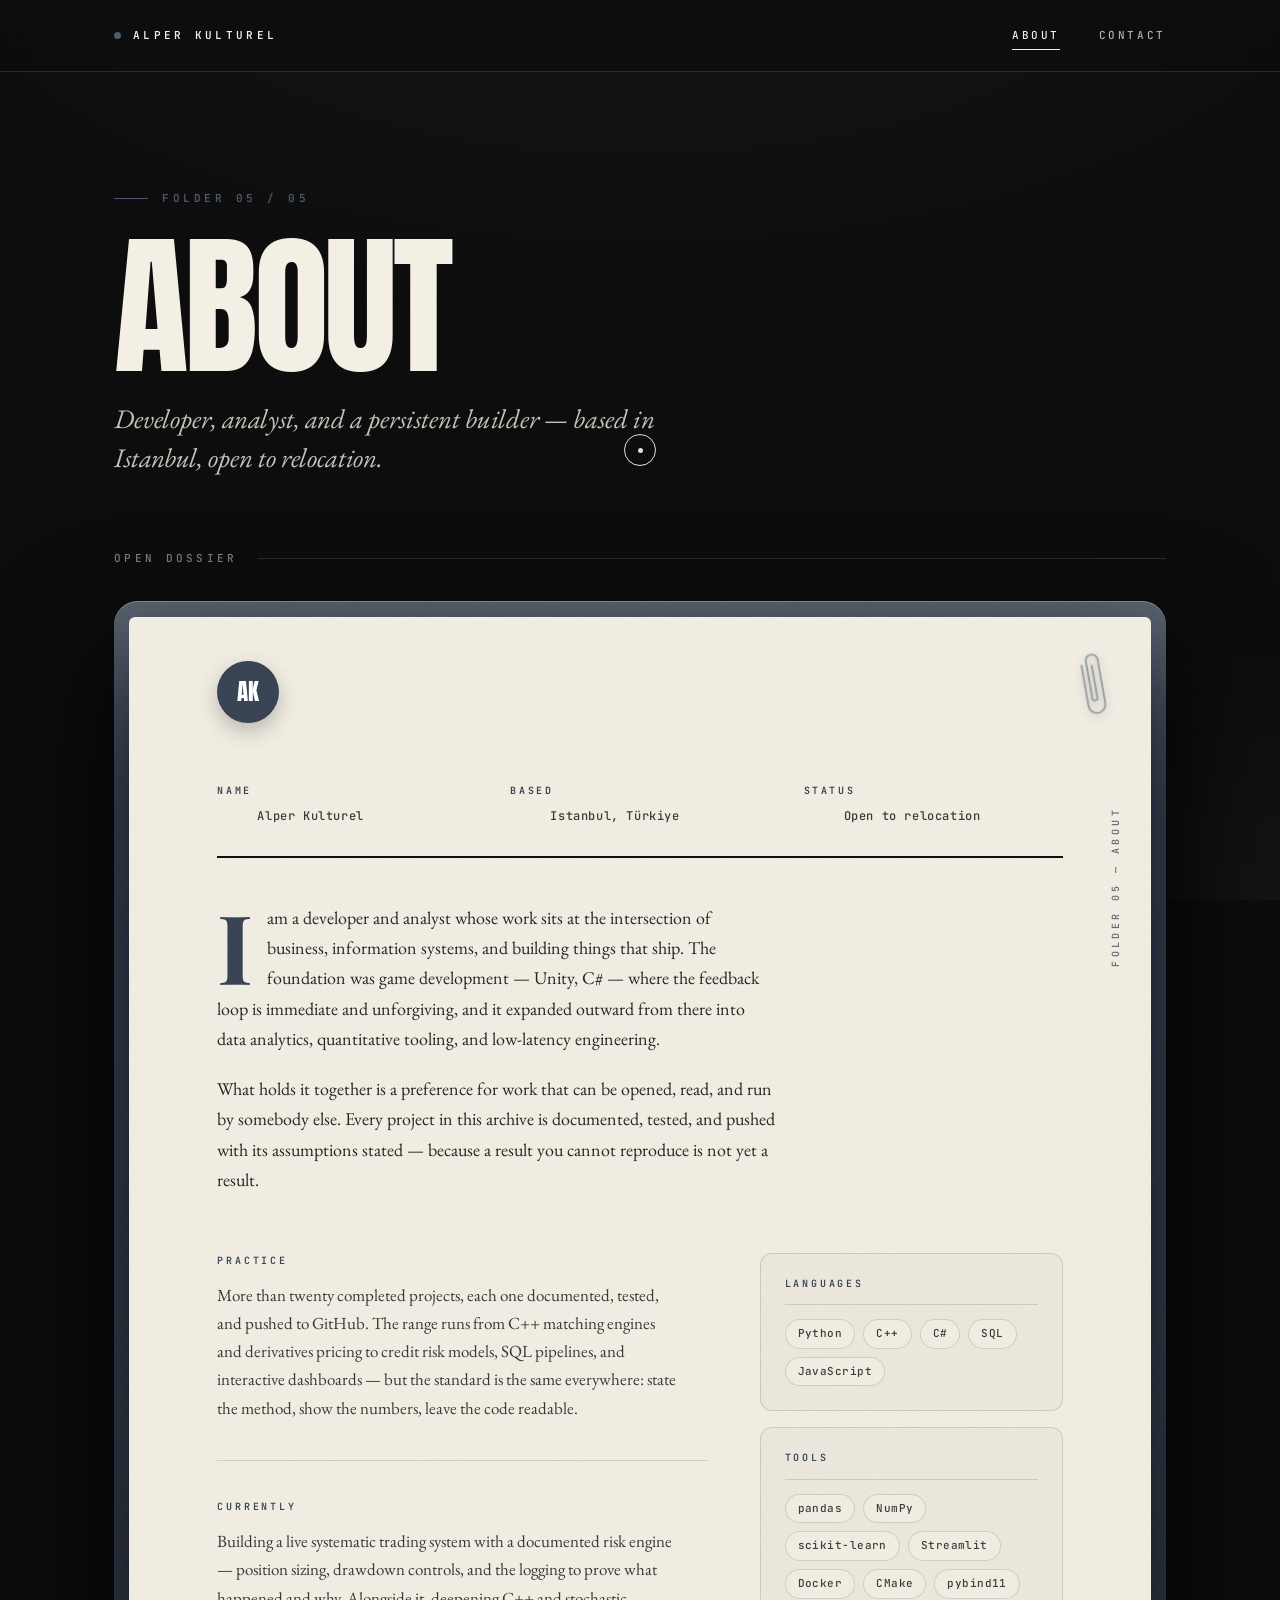
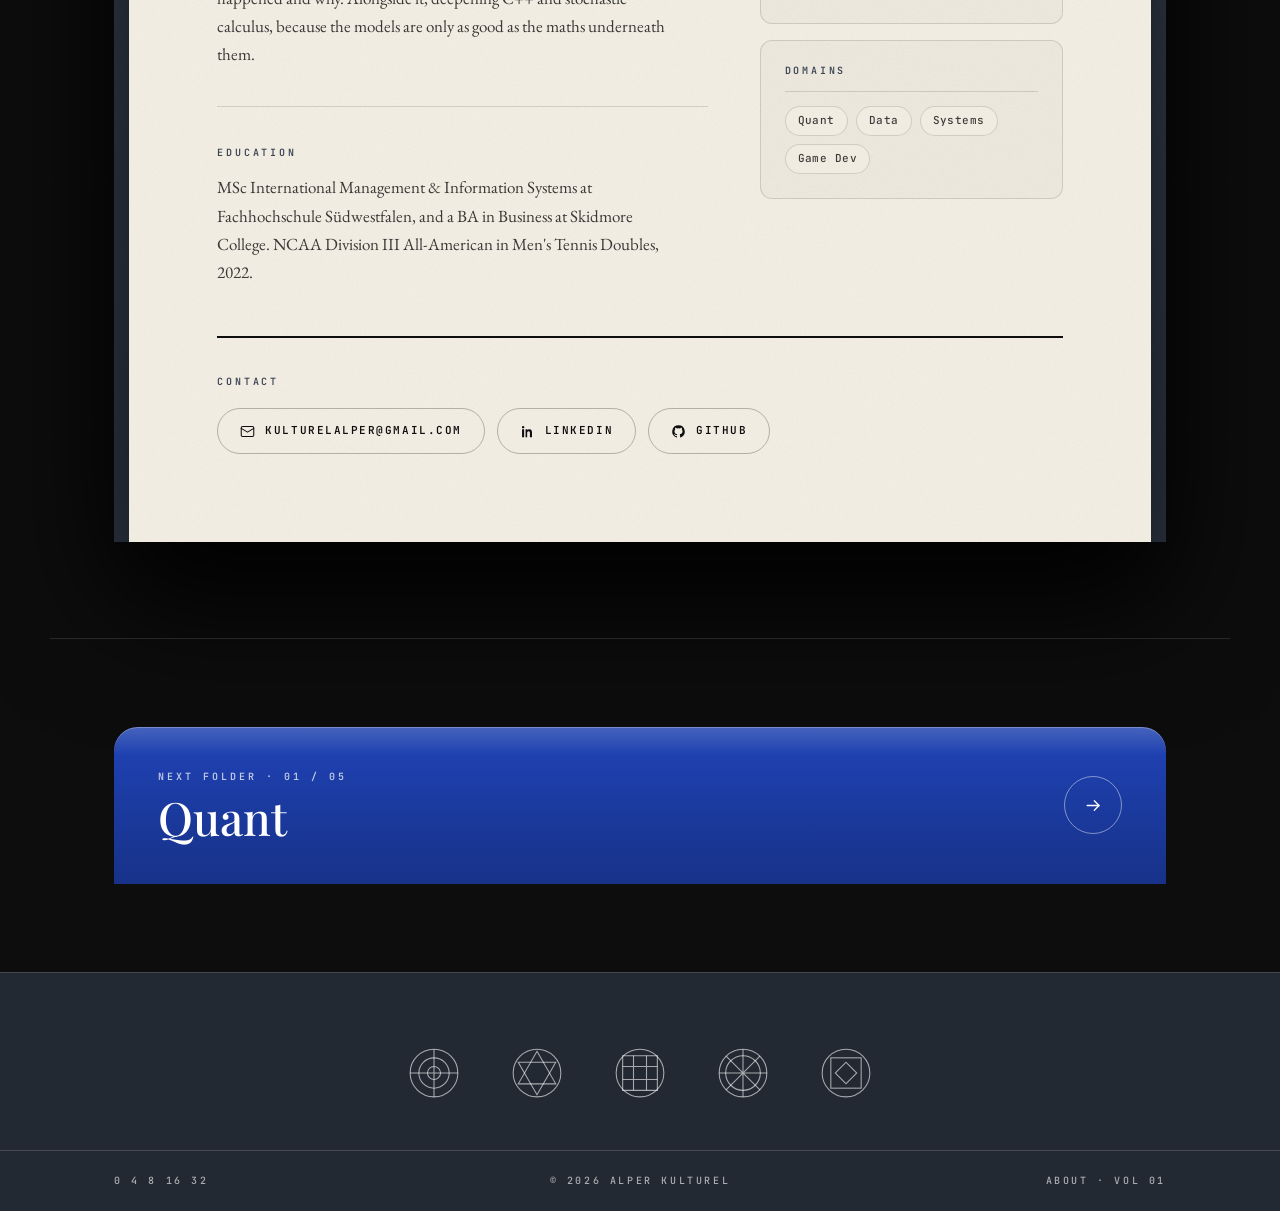
==== about.html @ b6602e23 "Initial commit: The Kulturel Files portfolio Static portfolio for Alper Kulturel — six pages, no fra" ====
<!DOCTYPE html>
<html lang="en">
<head>
<meta charset="utf-8">
<meta name="viewport" content="width=device-width, initial-scale=1">
<title>About — The Kulturel Files | Alper Kulturel</title>
<meta name="description" content="Alper Kulturel is a developer and analyst based in Istanbul, open to relocation. MSc International Management &amp; Information Systems, BA Business, and 20+ shipped projects across quant, data and systems.">
<meta name="author" content="Alper Kulturel">
<meta name="theme-color" content="#0D0D0D">
<link rel="canonical" href="https://alper-kulturel.github.io/about.html">

<meta property="og:type" content="profile">
<meta property="og:site_name" content="The Kulturel Files">
<meta property="og:title" content="About — The Kulturel Files">
<meta property="og:description" content="A developer and analyst whose work sits at the intersection of business, information systems, and building things that ship.">
<meta property="og:url" content="https://alper-kulturel.github.io/about.html">
<meta property="og:image" content="https://alper-kulturel.github.io/assets/og.png">
<meta property="og:image:width" content="1200">
<meta property="og:image:height" content="630">
<meta property="og:image:alt" content="The Kulturel Files — the portfolio archive of Alper Kulturel.">
<meta name="twitter:card" content="summary_large_image">
<meta name="twitter:title" content="About — The Kulturel Files">
<meta name="twitter:description" content="A developer and analyst whose work sits at the intersection of business, information systems, and building things that ship.">
<meta name="twitter:image" content="https://alper-kulturel.github.io/assets/og.png">

<link rel="icon" href="assets/favicon.svg" type="image/svg+xml">
<link rel="preconnect" href="https://fonts.googleapis.com">
<link rel="preconnect" href="https://fonts.gstatic.com" crossorigin>
<link href="https://fonts.googleapis.com/css2?family=Anton&amp;family=EB+Garamond:ital,wght@0,400;0,500;1,400;1,500&amp;family=JetBrains+Mono:wght@400;500;600&amp;family=Playfair+Display:ital,wght@0,400;0,500;0,700;1,400&amp;display=swap" rel="stylesheet">
<link rel="stylesheet" href="css/style.css">
<script src="js/main.js" defer></script>

<script type="application/ld+json">
{
  "@context": "https://schema.org",
  "@type": "Person",
  "name": "Alper Kulturel",
  "jobTitle": "Developer & Analyst",
  "description": "Developer and analyst working across quantitative finance, data analytics, systems engineering and game development.",
  "url": "https://alper-kulturel.github.io/",
  "email": "mailto:kulturelalper@gmail.com",
  "address": { "@type": "PostalAddress", "addressLocality": "Istanbul", "addressCountry": "TR" },
  "sameAs": [
    "https://github.com/Alper-Kulturel",
    "https://www.linkedin.com/in/alper-kulturel-951a7421a/"
  ],
  "alumniOf": [
    { "@type": "CollegeOrUniversity", "name": "Fachhochschule Südwestfalen" },
    { "@type": "CollegeOrUniversity", "name": "Skidmore College" }
  ],
  "knowsLanguage": ["Python", "C++", "C#", "SQL", "JavaScript"],
  "knowsAbout": ["Quantitative Finance", "Data Analytics", "Low-Latency Systems", "Unity", "Game Development"]
}
</script>
</head>

<body class="page--about">

<a class="skip-link" href="#main">Skip to content</a>

<header class="site-header">
  <div class="site-header__inner">
    <a class="wordmark" href="index.html">
      <span class="wordmark__pip" aria-hidden="true"></span>
      Alper Kulturel
    </a>
    <nav class="site-nav" aria-label="Primary">
      <a class="site-nav__link" href="about.html" aria-current="page">About</a>
      <a class="site-nav__link" href="#contact">Contact</a>
    </nav>
  </div>
</header>

<main id="main">

  <header class="page-head shell">
    <p class="kicker">Folder 05 / 05</p>
    <h1 class="page-title">About</h1>
    <p class="page-sub">Developer, analyst, and a persistent builder &mdash; based in Istanbul, open to relocation.</p>
  </header>

  <section class="dossier-section shell" aria-labelledby="dossier-label">

    <h2 class="dossier-section__label" id="dossier-label">Open dossier</h2>

    <div class="dossier">

      <div class="dossier__stage" aria-hidden="true">
        <div class="dossier__flap"></div>
      </div>

      <div class="dossier__back">
        <article class="paper">

          <svg class="paper__clip" viewBox="0 0 40 92" fill="none" stroke="currentColor" stroke-width="2.4" stroke-linecap="round" stroke-linejoin="round" aria-hidden="true">
            <path d="M14 22V70a10 10 0 0 0 20 0V18a7 7 0 0 0-14 0v44a3 3 0 0 0 6 0V24"/>
          </svg>

          <div class="paper__monogram" aria-hidden="true">AK</div>
          <span class="paper__edge" aria-hidden="true">Folder 05 &mdash; About</span>

          <dl class="paper__meta">
            <div class="meta__item">
              <dt class="meta__label">Name</dt>
              <dd class="meta__value">Alper Kulturel</dd>
            </div>
            <div class="meta__item">
              <dt class="meta__label">Based</dt>
              <dd class="meta__value">Istanbul, T&uuml;rkiye</dd>
            </div>
            <div class="meta__item">
              <dt class="meta__label">Status</dt>
              <dd class="meta__value">Open to relocation</dd>
            </div>
          </dl>

          <p class="paper__lede">I am a developer and analyst whose work sits at the intersection of business, information systems, and building things that ship. The foundation was game development &mdash; Unity, C# &mdash; where the feedback loop is immediate and unforgiving, and it expanded outward from there into data analytics, quantitative tooling, and low-latency engineering.</p>
          <p class="paper__lede paper__lede--plain">What holds it together is a preference for work that can be opened, read, and run by somebody else. Every project in this archive is documented, tested, and pushed with its assumptions stated &mdash; because a result you cannot reproduce is not yet a result.</p>

          <div class="about__grid">

            <div class="about__body">

              <section class="about__section">
                <h3 class="about__section-title">Practice</h3>
                <p>More than twenty completed projects, each one documented, tested, and pushed to GitHub. The range runs from C++ matching engines and derivatives pricing to credit risk models, SQL pipelines, and interactive dashboards &mdash; but the standard is the same everywhere: state the method, show the numbers, leave the code readable.</p>
              </section>

              <section class="about__section">
                <h3 class="about__section-title">Currently</h3>
                <p>Building a live systematic trading system with a documented risk engine &mdash; position sizing, drawdown controls, and the logging to prove what happened and why. Alongside it, deepening C++ and stochastic calculus, because the models are only as good as the maths underneath them.</p>
              </section>

              <section class="about__section">
                <h3 class="about__section-title">Education</h3>
                <p>MSc International Management &amp; Information Systems at Fachhochschule S&uuml;dwestfalen, and a BA in Business at Skidmore College. NCAA Division III All-American in Men's Tennis Doubles, 2022.</p>
              </section>

            </div>

            <aside class="about__side" aria-label="Skills and domains">

              <div class="side-card">
                <h3 class="side-card__label">Languages</h3>
                <ul class="side-card__list">
                  <li>Python</li>
                  <li>C++</li>
                  <li>C#</li>
                  <li>SQL</li>
                  <li>JavaScript</li>
                </ul>
              </div>

              <div class="side-card">
                <h3 class="side-card__label">Tools</h3>
                <ul class="side-card__list">
                  <li>pandas</li>
                  <li>NumPy</li>
                  <li>scikit-learn</li>
                  <li>Streamlit</li>
                  <li>Docker</li>
                  <li>CMake</li>
                  <li>pybind11</li>
                </ul>
              </div>

              <div class="side-card">
                <h3 class="side-card__label">Domains</h3>
                <ul class="side-card__list">
                  <li>Quant</li>
                  <li>Data</li>
                  <li>Systems</li>
                  <li>Game Dev</li>
                </ul>
              </div>

            </aside>

          </div>

          <section class="about__contact" id="contact" aria-labelledby="contact-title">
            <h2 class="about__contact-title" id="contact-title">Contact</h2>
            <div class="about__contact-list">

              <a class="contact-link" href="mailto:kulturelalper@gmail.com">
                <svg viewBox="0 0 24 24" fill="none" stroke="currentColor" stroke-width="1.7" stroke-linecap="round" stroke-linejoin="round" aria-hidden="true"><rect x="2" y="4" width="20" height="16" rx="2"/><path d="m2 7 10 6 10-6"/></svg>
                kulturelalper@gmail.com
              </a>

              <a class="contact-link" href="https://www.linkedin.com/in/alper-kulturel-951a7421a/" target="_blank" rel="noopener noreferrer">
                <svg viewBox="0 0 24 24" fill="currentColor" aria-hidden="true"><path d="M6.94 5a1.94 1.94 0 1 1-3.88 0 1.94 1.94 0 0 1 3.88 0ZM3.3 8.4h3.3V21H3.3V8.4Zm5.6 0h3.16v1.72h.05c.44-.83 1.51-1.72 3.11-1.72 3.33 0 3.94 2.19 3.94 5.03V21h-3.3v-6.16c0-1.47-.03-3.36-2.05-3.36-2.05 0-2.36 1.6-2.36 3.25V21H8.9V8.4Z"/></svg>
                LinkedIn
              </a>

              <a class="contact-link" href="https://github.com/Alper-Kulturel" target="_blank" rel="noopener noreferrer">
                <svg viewBox="0 0 24 24" fill="currentColor" aria-hidden="true"><path d="M12 2a10 10 0 0 0-3.16 19.49c.5.09.68-.22.68-.48v-1.7c-2.78.6-3.37-1.34-3.37-1.34-.45-1.16-1.11-1.47-1.11-1.47-.91-.62.07-.61.07-.61 1 .07 1.53 1.03 1.53 1.03.89 1.53 2.34 1.09 2.91.83.09-.65.35-1.09.63-1.34-2.22-.25-4.56-1.11-4.56-4.94 0-1.09.39-1.98 1.03-2.68-.1-.25-.45-1.27.1-2.65 0 0 .84-.27 2.75 1.02a9.5 9.5 0 0 1 5 0c1.91-1.29 2.75-1.02 2.75-1.02.55 1.38.2 2.4.1 2.65.64.7 1.03 1.59 1.03 2.68 0 3.84-2.34 4.69-4.57 4.94.36.31.68.92.68 1.85v2.74c0 .27.18.58.69.48A10 10 0 0 0 12 2Z"/></svg>
                GitHub
              </a>

            </div>
          </section>

        </article>
      </div>

    </div>
  </section>

  <section class="next-folder shell" aria-label="Next folder">
    <a class="next-folder__link" href="quant.html" style="--next: var(--quant)">
      <span class="next-folder__text">
        <span class="next-folder__kicker">Next folder &middot; 01 / 05</span>
        <span class="next-folder__name">Quant</span>
      </span>
      <span class="next-folder__arrow" aria-hidden="true"><svg viewBox="0 0 24 24" fill="none" stroke="currentColor" stroke-width="1.6" stroke-linecap="round" stroke-linejoin="round"><path d="M4 12h15"/><path d="M13 6l6 6-6 6"/></svg></span>
    </a>
  </section>

</main>

<footer class="site-footer">

  <div class="shell">
    <div class="footer__icons" aria-hidden="true">
      <svg class="footer__icon" viewBox="0 0 48 48" fill="none" stroke="currentColor" stroke-width="1"><circle cx="24" cy="24" r="22"/><circle cx="24" cy="24" r="14"/><circle cx="24" cy="24" r="6"/><path d="M2 24h44M24 2v44"/></svg>
      <svg class="footer__icon" viewBox="0 0 48 48" fill="none" stroke="currentColor" stroke-width="1"><circle cx="24" cy="24" r="22"/><path d="M24 4 41.3 34H6.7Z"/><path d="M24 44 6.7 14h34.6Z"/></svg>
      <svg class="footer__icon" viewBox="0 0 48 48" fill="none" stroke="currentColor" stroke-width="1"><circle cx="24" cy="24" r="22"/><path d="M8 8h32v32H8z"/><path d="M8 18h32M8 30h32M18 8v32M30 8v32"/></svg>
      <svg class="footer__icon" viewBox="0 0 48 48" fill="none" stroke="currentColor" stroke-width="1"><circle cx="24" cy="24" r="22"/><circle cx="24" cy="24" r="16"/><path d="M24 2v44M2 24h44M8.4 8.4l31.2 31.2M39.6 8.4 8.4 39.6"/></svg>
      <svg class="footer__icon" viewBox="0 0 48 48" fill="none" stroke="currentColor" stroke-width="1"><circle cx="24" cy="24" r="22"/><rect x="10" y="10" width="28" height="28"/><rect x="17" y="17" width="14" height="14" transform="rotate(45 24 24)"/></svg>
    </div>
  </div>

  <div class="footer__barwrap">
    <div class="footer__bar">
      <span class="footer__scale">0 4 8 16 32</span>
      <span class="footer__copy">&copy; 2026 Alper Kulturel</span>
      <span class="footer__tag">About &middot; Vol 01</span>
    </div>
  </div>

</footer>

</body>
</html>
---- css/style.css ----
/* ==========================================================================
   THE KULTUREL FILES — Alper Kulturel
   Static portfolio. No frameworks, no build step.
   --------------------------------------------------------------------------
   00 tokens
   01 reset + base
   02 utilities
   03 custom cursor
   04 header
   05 hero
   06 cabinet (folder stack)
   07 stats bar
   08 category page (dossier + paper)
   09 file list
   10 next-folder footer nav
   11 footer
   12 motion + responsive
   ========================================================================== */

/* 00 — TOKENS ============================================================== */

:root {
  /* surfaces */
  --ink: #0d0d0d;
  --ink-raise: #131313;
  --ink-sink: #080808;
  --paper: #f4efe4;
  --paper-dim: #e6dfd0;
  --paper-line: #d6cdb9;

  /* rules */
  --rule: rgba(244, 239, 228, 0.13);
  --rule-strong: rgba(244, 239, 228, 0.26);
  --rule-ink: rgba(13, 13, 13, 0.14);

  /* folder palette */
  --quant: #1e40af;
  --data: #15803d;
  --systems: #b91c1c;
  --game: #c2620e;
  --about: #374151;

  /* per-page accent — overridden by .page--* below */
  --accent: #1e40af;
  --accent-deep: #132b78;
  --accent-lift: #2f57d4;

  /* type */
  --display: "Anton", "Arial Narrow", Impact, sans-serif;
  --serif: "Playfair Display", "Times New Roman", Georgia, serif;
  --body: "EB Garamond", Georgia, "Times New Roman", serif;
  --mono: "JetBrains Mono", ui-monospace, SFMono-Regular, Menlo, monospace;

  /* metrics */
  --header-h: 72px;
  --gutter: clamp(20px, 5vw, 72px);
  --measure: 1180px;
  --radius-folder: 24px;

  /* grain */
  --noise: url("data:image/svg+xml,%3Csvg xmlns='http://www.w3.org/2000/svg' width='220' height='220'%3E%3Cfilter id='n'%3E%3CfeTurbulence type='fractalNoise' baseFrequency='.85' numOctaves='4' stitchTiles='stitch'/%3E%3CfeColorMatrix type='saturate' values='0'/%3E%3C/filter%3E%3Crect width='220' height='220' filter='url(%23n)'/%3E%3C/svg%3E");
}

/* per-category accent themes */
.page--quant   { --accent: #1e40af; --accent-deep: #122a76; --accent-lift: #3059d6; }
.page--data    { --accent: #15803d; --accent-deep: #0d5929; --accent-lift: #22a552; }
.page--systems { --accent: #b91c1c; --accent-deep: #7f1212; --accent-lift: #d93434; }
.page--game    { --accent: #c2620e; --accent-deep: #8a440a; --accent-lift: #e07c22; }
.page--about   { --accent: #374151; --accent-deep: #222932; --accent-lift: #4d5a6d; }

/* 01 — RESET + BASE ======================================================== */

*,
*::before,
*::after { box-sizing: border-box; }

html {
  -webkit-text-size-adjust: 100%;
  scroll-behavior: smooth;
}

body {
  margin: 0;
  min-height: 100%;
  background-color: var(--ink);
  color: var(--paper);
  font-family: var(--body);
  font-size: clamp(17px, 1.15vw, 19px);
  line-height: 1.62;
  font-weight: 400;
  -webkit-font-smoothing: antialiased;
  -moz-osx-font-smoothing: grayscale;
  overflow-x: hidden;
}

/* faint vignette so the near-black never reads flat */
body::before {
  content: "";
  position: fixed;
  inset: 0;
  pointer-events: none;
  z-index: 0;
  background:
    radial-gradient(120% 80% at 50% -10%, rgba(244, 239, 228, 0.045), transparent 60%),
    radial-gradient(90% 60% at 100% 100%, rgba(244, 239, 228, 0.03), transparent 55%);
}

h1, h2, h3, h4, p, figure, blockquote, ul, ol { margin: 0; }
ul, ol { padding: 0; list-style: none; }
img, svg { display: block; max-width: 100%; }

a {
  color: inherit;
  text-decoration: none;
}

button {
  font: inherit;
  color: inherit;
  background: none;
  border: 0;
  cursor: pointer;
}

::selection {
  background: var(--accent);
  color: #fff;
}

/* visible keyboard focus everywhere */
:focus-visible {
  outline: 2px solid var(--paper);
  outline-offset: 3px;
  border-radius: 2px;
}
.page--quant :focus-visible,
.page--data :focus-visible,
.page--systems :focus-visible,
.page--game :focus-visible,
.page--about :focus-visible { outline-color: var(--accent-lift); }
.paper :focus-visible { outline-color: var(--accent); }

.skip-link {
  position: absolute;
  left: 16px;
  top: -80px;
  z-index: 400;
  padding: 12px 20px;
  background: var(--paper);
  color: var(--ink);
  font-family: var(--mono);
  font-size: 12px;
  letter-spacing: 0.16em;
  text-transform: uppercase;
  transition: top 0.2s ease;
}
.skip-link:focus { top: 16px; }

/* 02 — UTILITIES =========================================================== */

.shell {
  width: 100%;
  max-width: var(--measure);
  margin-inline: auto;
  padding-inline: var(--gutter);
}

.mono {
  font-family: var(--mono);
  font-size: 11px;
  font-weight: 500;
  letter-spacing: 0.28em;
  text-transform: uppercase;
}

.rule {
  height: 1px;
  border: 0;
  margin: 0;
  background: var(--rule);
}

.visually-hidden {
  position: absolute !important;
  width: 1px;
  height: 1px;
  margin: -1px;
  padding: 0;
  overflow: hidden;
  clip: rect(0 0 0 0);
  clip-path: inset(50%);
  white-space: nowrap;
}

/* 03 — CUSTOM CURSOR ======================================================= */

.cursor {
  position: fixed;
  top: 0;
  left: 0;
  z-index: 9999;
  pointer-events: none;
  border-radius: 50%;
  mix-blend-mode: difference;
  will-change: transform;
  opacity: 0;
}

.cursor--ring {
  width: 32px;
  height: 32px;
  margin: -16px 0 0 -16px;
  border: 1px solid #f4efe4;
  transition: width 0.32s cubic-bezier(0.2, 0.7, 0.2, 1),
              height 0.32s cubic-bezier(0.2, 0.7, 0.2, 1),
              margin 0.32s cubic-bezier(0.2, 0.7, 0.2, 1),
              opacity 0.3s ease;
}

.cursor--dot {
  width: 5px;
  height: 5px;
  margin: -2.5px 0 0 -2.5px;
  background: #f4efe4;
  transition: opacity 0.3s ease;
}

.cursor--ring.is-active {
  width: 64px;
  height: 64px;
  margin: -32px 0 0 -32px;
}

html.cursor-ready { cursor: none; }
html.cursor-ready a,
html.cursor-ready button { cursor: none; }
html.cursor-ready .cursor { opacity: 1; }

/* 04 — HEADER ============================================================== */

.site-header {
  position: fixed;
  inset: 0 0 auto 0;
  z-index: 300;
  height: var(--header-h);
  display: flex;
  align-items: center;
  background: rgba(13, 13, 13, 0.72);
  -webkit-backdrop-filter: blur(14px) saturate(140%);
  backdrop-filter: blur(14px) saturate(140%);
  border-bottom: 1px solid var(--rule);
}

.site-header__inner {
  width: 100%;
  max-width: var(--measure);
  margin-inline: auto;
  padding-inline: var(--gutter);
  display: flex;
  align-items: center;
  justify-content: space-between;
  gap: 24px;
}

.wordmark {
  display: inline-flex;
  align-items: center;
  gap: 12px;
  font-family: var(--mono);
  font-size: 11px;
  font-weight: 600;
  letter-spacing: 0.3em;
  text-transform: uppercase;
  color: var(--paper);
  white-space: nowrap;
}

.wordmark__pip {
  width: 7px;
  height: 7px;
  border-radius: 50%;
  background: var(--paper);
  flex: none;
}
.page--quant .wordmark__pip,
.page--data .wordmark__pip,
.page--systems .wordmark__pip,
.page--game .wordmark__pip,
.page--about .wordmark__pip { background: var(--accent-lift); }

.site-nav {
  display: flex;
  align-items: center;
  gap: clamp(18px, 3vw, 40px);
}

.site-nav__link {
  position: relative;
  font-family: var(--mono);
  font-size: 11px;
  font-weight: 500;
  letter-spacing: 0.24em;
  text-transform: uppercase;
  color: rgba(244, 239, 228, 0.72);
  padding-block: 6px;
  transition: color 0.25s ease;
}

.site-nav__link::after {
  content: "";
  position: absolute;
  left: 0;
  right: 0;
  bottom: 0;
  height: 1px;
  background: currentColor;
  transform: scaleX(0);
  transform-origin: left;
  transition: transform 0.35s cubic-bezier(0.2, 0.7, 0.2, 1);
}

.site-nav__link:hover,
.site-nav__link[aria-current="page"] { color: var(--paper); }
.site-nav__link:hover::after,
.site-nav__link[aria-current="page"]::after { transform: scaleX(1); }

/* 05 — HERO ================================================================ */

.hero {
  position: relative;
  z-index: 1;
  min-height: 100vh;
  min-height: 100svh;
  display: flex;
  flex-direction: column;
  justify-content: space-between;
  padding-top: calc(var(--header-h) + clamp(28px, 7vh, 84px));
  padding-bottom: clamp(28px, 6vh, 64px);
}

.hero__top {
  display: flex;
  align-items: center;
  gap: 16px;
  flex-wrap: wrap;
}

.status-pill {
  display: inline-flex;
  align-items: center;
  gap: 10px;
  padding: 9px 18px 9px 14px;
  border: 1px solid var(--rule-strong);
  border-radius: 100px;
  font-family: var(--mono);
  font-size: 11px;
  font-weight: 500;
  letter-spacing: 0.2em;
  text-transform: uppercase;
  color: rgba(244, 239, 228, 0.86);
  background: rgba(244, 239, 228, 0.03);
}

.status-pill__dot {
  position: relative;
  width: 7px;
  height: 7px;
  border-radius: 50%;
  background: #4ade80;
  flex: none;
}

.status-pill__dot::after {
  content: "";
  position: absolute;
  inset: -4px;
  border-radius: 50%;
  border: 1px solid rgba(74, 222, 128, 0.55);
  animation: pulse 2.6s ease-out infinite;
}

@keyframes pulse {
  0%   { transform: scale(0.7); opacity: 0.9; }
  70%  { transform: scale(1.5); opacity: 0; }
  100% { transform: scale(1.5); opacity: 0; }
}

.hero__title {
  font-family: var(--display);
  font-weight: 400;
  text-transform: uppercase;
  line-height: 0.88;
  letter-spacing: -0.03em;
  margin-block: clamp(24px, 5vh, 56px);
  display: flex;
  flex-direction: column;
}

.hero__line {
  display: block;
  font-size: clamp(72px, 14vw, 200px);
}

.hero__line--lead {
  font-size: clamp(36px, 7vw, 100px);
  color: rgba(244, 239, 228, 0.24);
  letter-spacing: -0.01em;
}

.hero__line--outline {
  color: transparent;
  -webkit-text-stroke: 2px var(--paper);
  text-stroke: 2px var(--paper);
  paint-order: stroke fill;
}

@supports not ((-webkit-text-stroke: 2px #000) or (text-stroke: 2px #000)) {
  .hero__line--outline { color: var(--paper); opacity: 0.42; }
}

.hero__sub {
  font-family: var(--body);
  font-style: italic;
  font-size: clamp(18px, 1.85vw, 25px);
  line-height: 1.5;
  color: rgba(244, 239, 228, 0.82);
  max-width: 54ch;
  min-height: 1.5em;
}

.hero__caret {
  display: inline-block;
  width: 2px;
  height: 1em;
  margin-left: 3px;
  vertical-align: -0.12em;
  background: var(--paper);
  animation: blink 1.05s steps(1) infinite;
}

.hero__caret.is-done { animation: none; opacity: 0; transition: opacity 0.6s ease; }

@keyframes blink {
  0%, 49% { opacity: 1; }
  50%, 100% { opacity: 0; }
}

.hero__meta {
  display: flex;
  align-items: center;
  justify-content: space-between;
  gap: 16px 32px;
  flex-wrap: wrap;
  padding-top: clamp(20px, 4vh, 36px);
  border-top: 1px solid var(--rule);
  font-family: var(--mono);
  font-size: 11px;
  font-weight: 500;
  letter-spacing: 0.28em;
  text-transform: uppercase;
  color: rgba(244, 239, 228, 0.55);
}

/* 06 — CABINET (FOLDER STACK) ============================================== */

.cabinet {
  position: relative;
  z-index: 1;
  padding-block: clamp(56px, 9vw, 120px);
}

.cabinet__label {
  display: flex;
  align-items: center;
  gap: 20px;
  margin-bottom: clamp(24px, 4vw, 44px);
  font-family: var(--mono);
  font-size: 11px;
  font-weight: 500;
  letter-spacing: 0.3em;
  text-transform: uppercase;
  color: rgba(244, 239, 228, 0.6);
}

.cabinet__label::after {
  content: "";
  flex: 1;
  height: 1px;
  background: var(--rule);
}

.cabinet__stack {
  display: block;
  perspective: 3000px;
}

/* position:relative is required — the hover z-index below only applies to
   positioned elements, and .is-in resolves transform to none (which would
   otherwise drop the stacking context the lift relies on). */
.cabinet__slot {
  display: block;
  position: relative;
}
.cabinet__slot + .cabinet__slot { margin-top: -22px; }

/* entrance is on the slot so hover lift on .folder stays independent */
.cabinet__slot {
  opacity: 0;
  transform: translateY(30px);
  transition: opacity 0.75s ease, transform 0.75s cubic-bezier(0.2, 0.7, 0.2, 1);
  transition-delay: calc(var(--i, 0) * 105ms);
}

.cabinet__slot.is-in {
  opacity: 1;
  transform: none;
}

.folder {
  position: relative;
  display: block;
  border-radius: var(--radius-folder) var(--radius-folder) 0 0;
  padding: clamp(30px, 4vw, 44px) clamp(24px, 4.5vw, 56px) clamp(34px, 4.5vw, 52px);
  background-image: linear-gradient(180deg,
    color-mix(in srgb, var(--folder) 82%, #ffffff) 0%,
    var(--folder) 16%,
    color-mix(in srgb, var(--folder) 78%, #000000) 100%);
  box-shadow:
    inset 0 1px 0 rgba(255, 255, 255, 0.28),
    inset 0 -1px 0 rgba(0, 0, 0, 0.4),
    0 -6px 22px rgba(0, 0, 0, 0.45);
  transition: transform 0.55s cubic-bezier(0.2, 0.7, 0.2, 1),
              box-shadow 0.55s cubic-bezier(0.2, 0.7, 0.2, 1);
  overflow: hidden;
  isolation: isolate;
}

/* folder grain — keeps the colour from reading as flat vector */
.folder::after {
  content: "";
  position: absolute;
  inset: 0;
  background-image: var(--noise);
  background-size: 220px 220px;
  opacity: 0.16;
  mix-blend-mode: overlay;
  pointer-events: none;
  z-index: 0;
}

.folder--quant   { --folder: var(--quant); }
.folder--data    { --folder: var(--data); }
.folder--systems { --folder: var(--systems); }
.folder--game    { --folder: var(--game); }
.folder--about   { --folder: var(--about); }

/* the manila tab, hanging from the top edge */
.folder__tab {
  position: absolute;
  top: 0;
  left: clamp(24px, 4.5vw, 56px);
  width: clamp(130px, 20vw, 232px);
  height: clamp(20px, 2.4vw, 30px);
  border-radius: 0 0 16px 16px;
  background: color-mix(in srgb, var(--folder) 74%, #ffffff);
  box-shadow:
    inset 0 -1px 0 rgba(0, 0, 0, 0.22),
    0 4px 10px rgba(0, 0, 0, 0.18);
  z-index: 2;
}

.folder__inner {
  position: relative;
  z-index: 1;
  display: grid;
  grid-template-columns: minmax(0, 1fr) auto;
  align-items: end;
  gap: clamp(18px, 3vw, 40px);
  padding-top: clamp(14px, 1.8vw, 22px);
}

.folder__body {
  display: block;
  min-width: 0;
}

.folder__name {
  display: block;
  font-family: var(--serif);
  font-weight: 500;
  font-size: clamp(26px, 3.6vw, 44px);
  line-height: 1.04;
  color: #ffffff;
  letter-spacing: -0.005em;
}

.folder__desc {
  display: block;
  margin-top: 12px;
  font-family: var(--mono);
  font-size: clamp(10px, 1vw, 11px);
  font-weight: 500;
  letter-spacing: 0.22em;
  text-transform: uppercase;
  color: rgba(255, 255, 255, 0.74);
}

.folder__end {
  display: flex;
  align-items: center;
  gap: clamp(14px, 2.2vw, 28px);
  flex: none;
}

.folder__count {
  padding: 8px 15px;
  border: 1px solid rgba(255, 255, 255, 0.42);
  border-radius: 100px;
  font-family: var(--mono);
  font-size: 10px;
  font-weight: 600;
  letter-spacing: 0.16em;
  text-transform: uppercase;
  color: #ffffff;
  white-space: nowrap;
}

.folder__arrow {
  display: grid;
  place-items: center;
  width: clamp(40px, 4.4vw, 54px);
  height: clamp(40px, 4.4vw, 54px);
  border-radius: 50%;
  border: 1px solid rgba(255, 255, 255, 0.42);
  color: #ffffff;
  transition: transform 0.45s cubic-bezier(0.2, 0.7, 0.2, 1),
              background-color 0.45s ease,
              color 0.45s ease,
              border-color 0.45s ease;
}

.folder__arrow svg { width: 17px; height: 17px; }

.folder:hover,
.folder:focus-visible {
  transform: translateY(-9px);
  box-shadow:
    inset 0 1px 0 rgba(255, 255, 255, 0.34),
    inset 0 -1px 0 rgba(0, 0, 0, 0.4),
    0 26px 60px rgba(0, 0, 0, 0.6);
}

.cabinet__slot:hover { z-index: 4; }
.folder:hover .folder__arrow,
.folder:focus-visible .folder__arrow {
  transform: translateX(9px);
  background: #ffffff;
  color: var(--folder);
  border-color: #ffffff;
}

/* 07 — STATS BAR =========================================================== */

.stats {
  position: relative;
  z-index: 1;
  border-top: 1px solid var(--rule);
  border-bottom: 1px solid var(--rule);
  background: var(--ink-raise);
}

.stats__row {
  display: grid;
  grid-template-columns: repeat(4, minmax(0, 1fr));
}

.stat {
  padding: clamp(28px, 4.5vw, 52px) clamp(16px, 2.5vw, 34px);
  display: flex;
  flex-direction: column;
  gap: 8px;
  border-left: 1px solid var(--rule);
}
.stat:first-child { border-left: 0; }

.stat__num {
  font-family: var(--display);
  font-weight: 400;
  font-size: clamp(38px, 5.4vw, 68px);
  line-height: 0.9;
  letter-spacing: -0.02em;
  color: var(--paper);
}

.stat__label {
  font-family: var(--mono);
  font-size: 10px;
  font-weight: 500;
  letter-spacing: 0.26em;
  text-transform: uppercase;
  color: rgba(244, 239, 228, 0.5);
}

/* 08 — CATEGORY PAGE: DOSSIER + PAPER ====================================== */

.page-head {
  position: relative;
  z-index: 1;
  padding-top: 180px;
  padding-bottom: clamp(40px, 6vw, 72px);
}

.kicker {
  display: inline-flex;
  align-items: center;
  gap: 14px;
  font-family: var(--mono);
  font-size: 11px;
  font-weight: 600;
  letter-spacing: 0.32em;
  text-transform: uppercase;
  color: var(--accent-lift);
}

.kicker::before {
  content: "";
  width: 34px;
  height: 1px;
  background: currentColor;
  flex: none;
}

.page-title {
  margin-top: clamp(20px, 3vw, 32px);
  font-family: var(--display);
  font-weight: 400;
  text-transform: uppercase;
  font-size: clamp(54px, 12vw, 168px);
  line-height: 0.86;
  letter-spacing: -0.03em;
  color: var(--paper);
}

.page-sub {
  margin-top: clamp(18px, 2.4vw, 28px);
  font-family: var(--body);
  font-style: italic;
  font-size: clamp(19px, 2.1vw, 28px);
  line-height: 1.45;
  color: rgba(244, 239, 228, 0.8);
  max-width: 46ch;
}

.dossier-section {
  position: relative;
  z-index: 1;
  padding-bottom: clamp(56px, 8vw, 96px);
}

.dossier-section__label {
  display: flex;
  align-items: center;
  gap: 20px;
  margin-bottom: clamp(22px, 3vw, 34px);
  font-family: var(--mono);
  font-size: 11px;
  font-weight: 500;
  letter-spacing: 0.3em;
  text-transform: uppercase;
  color: rgba(244, 239, 228, 0.5);
}

.dossier-section__label::after {
  content: "";
  flex: 1;
  height: 1px;
  background: var(--rule);
}

.dossier { position: relative; }

/* the folder's coloured back board, visible around the paper */
.dossier__back {
  position: relative;
  z-index: 1;
  border-radius: var(--radius-folder) var(--radius-folder) 0 0;
  padding: clamp(10px, 1.2vw, 18px) clamp(10px, 1.2vw, 18px) 0;
  background-image: linear-gradient(180deg,
    color-mix(in srgb, var(--accent) 84%, #ffffff) 0%,
    var(--accent) 14%,
    color-mix(in srgb, var(--accent) 80%, #000000) 100%);
  box-shadow:
    inset 0 1px 0 rgba(255, 255, 255, 0.26),
    0 60px 130px rgba(0, 0, 0, 0.72);
}

.dossier__back::after {
  content: "";
  position: absolute;
  inset: 0;
  border-radius: inherit;
  background-image: var(--noise);
  background-size: 220px 220px;
  opacity: 0.14;
  mix-blend-mode: overlay;
  pointer-events: none;
}

/* the cover that folds open — clipped by its stage so it swings out of frame */
/* perspective sits here, on the flap's direct parent. No overflow clipping:
   the flap pivots about its top edge, so it never extends past the dossier. */
.dossier__stage {
  position: absolute;
  inset: 0;
  z-index: 3;
  perspective: 1700px;
  border-radius: var(--radius-folder) var(--radius-folder) 0 0;
  pointer-events: none;
}

.dossier__flap {
  position: absolute;
  inset: 0;
  border-radius: var(--radius-folder) var(--radius-folder) 0 0;
  transform-origin: top center;
  transform: rotateX(0deg);
  backface-visibility: hidden;
  background-image:
    linear-gradient(180deg,
      color-mix(in srgb, var(--accent) 88%, #ffffff) 0%,
      var(--accent) 34%,
      color-mix(in srgb, var(--accent) 72%, #000000) 100%);
  box-shadow: inset 0 1px 0 rgba(255, 255, 255, 0.3);
  transition: transform 1.05s cubic-bezier(0.55, 0.06, 0.24, 1),
              opacity 0.4s ease 0.72s;
}

.dossier__flap::after {
  content: "";
  position: absolute;
  inset: 0;
  border-radius: inherit;
  background-image: var(--noise);
  background-size: 220px 220px;
  opacity: 0.15;
  mix-blend-mode: overlay;
}

.dossier.is-open .dossier__flap {
  transform: rotateX(-104deg);
  opacity: 0;
}

/* ---- the paper ---- */

.paper {
  position: relative;
  border-radius: 6px 6px 0 0;
  padding: 88px;
  background-color: var(--paper);
  color: var(--ink);
  box-shadow: 0 40px 100px rgba(0, 0, 0, 0.7);
  opacity: 0;
  transform: translateY(56px);
  transition: opacity 0.85s ease 0.3s,
              transform 0.95s cubic-bezier(0.2, 0.7, 0.2, 1) 0.3s;
  overflow: hidden;
}

.dossier.is-open .paper {
  opacity: 1;
  transform: none;
}

/* paper grain */
.paper::before {
  content: "";
  position: absolute;
  inset: 0;
  background-image: var(--noise);
  background-size: 220px 220px;
  opacity: 0.09;
  mix-blend-mode: multiply;
  pointer-events: none;
}

/* paperclip, top right */
.paper__clip {
  position: absolute;
  top: 26px;
  right: 44px;
  width: 34px;
  height: 84px;
  transform: rotate(-10deg);
  color: #9aa0a6;
  filter: drop-shadow(0 3px 4px rgba(0, 0, 0, 0.22));
  pointer-events: none;
}

/* monogram badge, top left */
.paper__monogram {
  position: absolute;
  top: 44px;
  left: 88px;
  width: 62px;
  height: 62px;
  border-radius: 50%;
  display: grid;
  place-items: center;
  background: var(--accent);
  color: #ffffff;
  font-family: var(--display);
  font-size: 23px;
  letter-spacing: 0.02em;
  box-shadow: 0 8px 20px rgba(0, 0, 0, 0.24);
}

/* vertical rotated category label, right edge */
.paper__edge {
  position: absolute;
  top: 190px;
  right: 26px;
  writing-mode: vertical-rl;
  transform: rotate(180deg);
  font-family: var(--mono);
  font-size: 10px;
  font-weight: 600;
  letter-spacing: 0.34em;
  text-transform: uppercase;
  color: color-mix(in srgb, var(--accent) 88%, #000000);
  opacity: 0.72;
  pointer-events: none;
}

/* metadata grid */
.paper__meta {
  position: relative;
  margin-top: 78px;
  padding-bottom: 30px;
  border-bottom: 2px solid var(--ink);
  display: grid;
  grid-template-columns: repeat(3, minmax(0, 1fr));
  gap: 26px 34px;
}

.meta__item { display: flex; flex-direction: column; gap: 8px; }

.meta__label {
  font-family: var(--mono);
  font-size: 10px;
  font-weight: 600;
  letter-spacing: 0.26em;
  text-transform: uppercase;
  color: color-mix(in srgb, var(--accent) 92%, #000000);
}

.meta__value {
  font-family: var(--mono);
  font-size: 12px;
  font-weight: 500;
  letter-spacing: 0.05em;
  line-height: 1.6;
  color: rgba(13, 13, 13, 0.82);
  overflow-wrap: anywhere;
}

/* lede with drop cap */
.paper__lede {
  position: relative;
  margin-top: clamp(30px, 3.5vw, 46px);
  font-size: clamp(18px, 1.35vw, 21px);
  line-height: 1.68;
  color: rgba(13, 13, 13, 0.9);
  max-width: 62ch;
}

.paper__lede::first-letter {
  float: left;
  font-family: var(--serif);
  font-weight: 700;
  font-size: 96px;
  line-height: 0.76;
  color: var(--accent);
  padding: 6px 14px 0 0;
}

.paper__lede + .paper__lede { margin-top: 20px; }
.paper__lede--plain::first-letter {
  float: none;
  font: inherit;
  color: inherit;
  padding: 0;
}

/* 09 — FILE LIST =========================================================== */

.files {
  margin-top: clamp(38px, 4.5vw, 58px);
  border-top: 1px solid var(--rule-ink);
}

.files__head {
  display: flex;
  align-items: baseline;
  justify-content: space-between;
  gap: 18px;
  padding: 22px 0 14px;
  font-family: var(--mono);
  font-size: 10px;
  font-weight: 600;
  letter-spacing: 0.28em;
  text-transform: uppercase;
  color: rgba(13, 13, 13, 0.5);
}

.file { border-bottom: 1px solid var(--rule-ink); }

.file__link {
  position: relative;
  display: grid;
  grid-template-columns: 22px minmax(0, 1fr) auto;
  align-items: start;
  gap: 0 16px;
  padding: 26px 26px 26px 0;
  transition: background-color 0.35s ease, padding-left 0.4s cubic-bezier(0.2, 0.7, 0.2, 1);
}

.file__link:hover,
.file__link:focus-visible {
  background-color: rgba(13, 13, 13, 0.035);
  padding-left: 14px;
}

.file__body {
  display: block;
  min-width: 0;
}

.file__title,
.file__stack,
.file__desc { display: block; }

.file__dot {
  margin-top: 9px;
  width: 9px;
  height: 9px;
  border-radius: 50%;
  background: var(--accent);
  transition: transform 0.4s cubic-bezier(0.2, 0.7, 0.2, 1);
}

.file__link:hover .file__dot { transform: scale(1.55); }

.file__title {
  font-family: var(--serif);
  font-weight: 500;
  font-size: clamp(21px, 2vw, 28px);
  line-height: 1.2;
  color: var(--ink);
}

.file__stack {
  margin-top: 7px;
  font-family: var(--mono);
  font-size: 10px;
  font-weight: 500;
  letter-spacing: 0.2em;
  text-transform: uppercase;
  color: var(--accent);
}

.file__desc {
  margin-top: 9px;
  font-size: clamp(16px, 1.15vw, 18px);
  line-height: 1.6;
  color: rgba(13, 13, 13, 0.72);
  max-width: 66ch;
}

.file__arrow {
  align-self: center;
  display: grid;
  place-items: center;
  width: 40px;
  height: 40px;
  flex: none;
  color: var(--ink);
  opacity: 0;
  transform: translateX(-14px);
  transition: opacity 0.4s ease, transform 0.45s cubic-bezier(0.2, 0.7, 0.2, 1);
}

.file__arrow svg { width: 20px; height: 20px; }

.file__link:hover .file__arrow,
.file__link:focus-visible .file__arrow {
  opacity: 1;
  transform: translateX(0);
}

/* 09b — ABOUT PAGE ========================================================= */

.about__grid {
  position: relative;
  display: grid;
  grid-template-columns: minmax(0, 1.62fr) minmax(0, 1fr);
  gap: clamp(30px, 4vw, 56px);
  margin-top: clamp(38px, 4.5vw, 58px);
}

.about__section + .about__section {
  margin-top: clamp(26px, 3.2vw, 38px);
  padding-top: clamp(26px, 3.2vw, 38px);
  border-top: 1px solid var(--rule-ink);
}

.about__section-title {
  font-family: var(--mono);
  font-size: 10px;
  font-weight: 600;
  letter-spacing: 0.28em;
  text-transform: uppercase;
  color: var(--accent);
}

.about__section p {
  margin-top: 12px;
  font-size: clamp(17px, 1.2vw, 19px);
  line-height: 1.66;
  color: rgba(13, 13, 13, 0.82);
  max-width: 58ch;
}

.about__section p + p { margin-top: 12px; }

.side-card {
  border: 1px solid var(--rule-ink);
  border-radius: 12px;
  padding: 22px 24px 24px;
  background: rgba(13, 13, 13, 0.022);
}

.side-card + .side-card { margin-top: 16px; }

.side-card__label {
  padding-bottom: 12px;
  border-bottom: 1px solid var(--rule-ink);
  font-family: var(--mono);
  font-size: 10px;
  font-weight: 600;
  letter-spacing: 0.28em;
  text-transform: uppercase;
  color: var(--accent);
}

.side-card__list {
  margin-top: 14px;
  display: flex;
  flex-wrap: wrap;
  gap: 8px;
}

.side-card__list li {
  padding: 5px 12px;
  border: 1px solid var(--rule-ink);
  border-radius: 100px;
  background: rgba(244, 239, 228, 0.62);
  font-family: var(--mono);
  font-size: 11px;
  font-weight: 500;
  letter-spacing: 0.04em;
  color: rgba(13, 13, 13, 0.8);
}

.about__contact {
  margin-top: clamp(34px, 4vw, 50px);
  padding-top: clamp(26px, 3vw, 36px);
  border-top: 2px solid var(--ink);
}

.about__contact-title {
  font-family: var(--mono);
  font-size: 10px;
  font-weight: 600;
  letter-spacing: 0.28em;
  text-transform: uppercase;
  color: var(--accent);
}

.about__contact-list {
  margin-top: 18px;
  display: flex;
  flex-wrap: wrap;
  gap: 12px;
}

.contact-link {
  display: inline-flex;
  align-items: center;
  gap: 10px;
  padding: 13px 22px;
  border: 1px solid rgba(13, 13, 13, 0.28);
  border-radius: 100px;
  font-family: var(--mono);
  font-size: 11px;
  font-weight: 600;
  letter-spacing: 0.14em;
  text-transform: uppercase;
  color: var(--ink);
  transition: background-color 0.35s ease, color 0.35s ease,
              border-color 0.35s ease, transform 0.35s cubic-bezier(0.2, 0.7, 0.2, 1);
}

.contact-link:hover,
.contact-link:focus-visible {
  background: var(--accent);
  border-color: var(--accent);
  color: #ffffff;
  transform: translateY(-3px);
}

.contact-link svg { width: 15px; height: 15px; flex: none; }

/* 10 — NEXT FOLDER ========================================================= */

.next-folder {
  position: relative;
  z-index: 1;
  padding-block: clamp(48px, 7vw, 88px);
  border-top: 1px solid var(--rule);
}

.next-folder__link {
  display: flex;
  align-items: center;
  justify-content: space-between;
  gap: 24px;
  padding: clamp(26px, 3.4vw, 42px) clamp(24px, 3.4vw, 46px);
  border-radius: var(--radius-folder) var(--radius-folder) 0 0;
  background-image: linear-gradient(180deg,
    color-mix(in srgb, var(--next) 82%, #ffffff) 0%,
    var(--next) 18%,
    color-mix(in srgb, var(--next) 78%, #000000) 100%);
  box-shadow: inset 0 1px 0 rgba(255, 255, 255, 0.26);
  transition: transform 0.5s cubic-bezier(0.2, 0.7, 0.2, 1),
              box-shadow 0.5s ease;
}

.next-folder__link:hover,
.next-folder__link:focus-visible {
  transform: translateY(-7px);
  box-shadow: inset 0 1px 0 rgba(255, 255, 255, 0.34), 0 24px 56px rgba(0, 0, 0, 0.55);
}

.next-folder__text { display: block; min-width: 0; }

.next-folder__kicker {
  display: block;
  font-family: var(--mono);
  font-size: 10px;
  font-weight: 600;
  letter-spacing: 0.3em;
  text-transform: uppercase;
  color: rgba(255, 255, 255, 0.72);
}

.next-folder__name {
  display: block;
  margin-top: 8px;
  font-family: var(--serif);
  font-weight: 500;
  font-size: clamp(26px, 3.6vw, 46px);
  line-height: 1.05;
  color: #ffffff;
}

.next-folder__arrow {
  display: grid;
  place-items: center;
  width: clamp(44px, 4.6vw, 58px);
  height: clamp(44px, 4.6vw, 58px);
  border-radius: 50%;
  border: 1px solid rgba(255, 255, 255, 0.45);
  color: #ffffff;
  flex: none;
  transition: transform 0.45s cubic-bezier(0.2, 0.7, 0.2, 1),
              background-color 0.45s ease, color 0.45s ease;
}

.next-folder__arrow svg { width: 19px; height: 19px; }

.next-folder__link:hover .next-folder__arrow,
.next-folder__link:focus-visible .next-folder__arrow {
  transform: translateX(9px);
  background: #ffffff;
  color: var(--next);
}

/* 11 — FOOTER ============================================================== */

.site-footer {
  position: relative;
  z-index: 1;
  background: var(--ink-sink);
  border-top: 1px solid var(--rule);
}

.page--quant .site-footer,
.page--data .site-footer,
.page--systems .site-footer,
.page--game .site-footer,
.page--about .site-footer {
  background: var(--accent-deep);
  border-top-color: rgba(255, 255, 255, 0.16);
}

.footer__icons {
  display: flex;
  align-items: center;
  justify-content: center;
  flex-wrap: wrap;
  gap: clamp(20px, 4vw, 54px);
  padding: clamp(44px, 6vw, 74px) 0 clamp(34px, 4vw, 52px);
}

.footer__icon {
  width: clamp(38px, 4.2vw, 52px);
  height: clamp(38px, 4.2vw, 52px);
  color: rgba(244, 239, 228, 0.55);
  transform-origin: 50% 50%;
  animation: spin var(--spin, 48s) linear infinite;
  transition: color 0.4s ease;
}

.page--quant .footer__icon,
.page--data .footer__icon,
.page--systems .footer__icon,
.page--game .footer__icon,
.page--about .footer__icon { color: rgba(255, 255, 255, 0.6); }

.footer__icon:hover { color: var(--paper); }
.page--quant .footer__icon:hover,
.page--data .footer__icon:hover,
.page--systems .footer__icon:hover,
.page--game .footer__icon:hover,
.page--about .footer__icon:hover { color: #ffffff; }

.footer__icon:nth-child(1) { --spin: 40s; }
.footer__icon:nth-child(2) { --spin: 46s; animation-direction: reverse; }
.footer__icon:nth-child(3) { --spin: 52s; }
.footer__icon:nth-child(4) { --spin: 58s; animation-direction: reverse; }
.footer__icon:nth-child(5) { --spin: 64s; }

@keyframes spin {
  from { transform: rotate(0deg); }
  to   { transform: rotate(360deg); }
}

.footer__barwrap { border-top: 1px solid var(--rule); }

.page--quant .footer__barwrap,
.page--data .footer__barwrap,
.page--systems .footer__barwrap,
.page--game .footer__barwrap,
.page--about .footer__barwrap { border-top-color: rgba(255, 255, 255, 0.16); }

.footer__bar {
  display: grid;
  grid-template-columns: repeat(3, minmax(0, 1fr));
  align-items: center;
  gap: 14px 24px;
  width: 100%;
  max-width: var(--measure);
  margin-inline: auto;
  padding: 22px var(--gutter);
  font-family: var(--mono);
  font-size: 10px;
  font-weight: 500;
  letter-spacing: 0.26em;
  text-transform: uppercase;
  color: rgba(244, 239, 228, 0.55);
}

.page--quant .footer__bar,
.page--data .footer__bar,
.page--systems .footer__bar,
.page--game .footer__bar,
.page--about .footer__bar { color: rgba(255, 255, 255, 0.62); }

.footer__scale { text-align: left; }
.footer__copy { text-align: center; }
.footer__tag { text-align: right; }

/* 12 — MOTION + RESPONSIVE ================================================= */

@media (prefers-reduced-motion: reduce) {
  html { scroll-behavior: auto; }

  *,
  *::before,
  *::after {
    animation-duration: 0.001ms !important;
    animation-iteration-count: 1 !important;
    transition-duration: 0.001ms !important;
    transition-delay: 0ms !important;
  }

  .cabinet__slot { opacity: 1; transform: none; }
  .paper { opacity: 1; transform: none; }
  .dossier__flap { display: none; }
  .cursor { display: none !important; }
  html.cursor-ready { cursor: auto; }
  html.cursor-ready a,
  html.cursor-ready button { cursor: pointer; }
}

@media (max-width: 900px) {
  .about__grid { grid-template-columns: minmax(0, 1fr); }
  .paper { padding: 56px; }
  .paper__monogram { left: 56px; }
  .paper__clip { right: 30px; }
  .paper__edge { display: none; }
  .paper__meta { grid-template-columns: repeat(2, minmax(0, 1fr)); }
}

@media (max-width: 720px) {
  :root { --header-h: 60px; }

  .page-head { padding-top: 130px; }

  .paper { padding: 34px; }
  .paper__monogram {
    top: 30px;
    left: 34px;
    width: 50px;
    height: 50px;
    font-size: 19px;
  }
  .paper__clip { top: 18px; right: 18px; width: 26px; height: 64px; }
  .paper__meta { margin-top: 66px; }
  .paper__lede::first-letter { font-size: 68px; padding-right: 11px; }

  .file__link { padding: 22px 12px 22px 0; }
  .file__arrow { opacity: 1; transform: none; }
}

@media (max-width: 640px) {
  .hero { min-height: auto; padding-bottom: 44px; }
  .hero__meta { font-size: 10px; letter-spacing: 0.2em; }

  .stats__row { grid-template-columns: repeat(2, minmax(0, 1fr)); }
  .stat:nth-child(3) { border-left: 0; }
  .stat:nth-child(n + 3) { border-top: 1px solid var(--rule); }

  .cabinet__slot + .cabinet__slot { margin-top: -14px; }

  .folder { padding: 26px 20px 30px; }
  .folder__tab { left: 20px; width: 128px; height: 20px; }
  .folder__inner {
    grid-template-columns: minmax(0, 1fr);
    align-items: start;
    gap: 18px;
  }
  .folder__end { justify-content: space-between; width: 100%; }
  .folder__desc { letter-spacing: 0.16em; }

  .paper { padding: 24px; }
  .paper__monogram { left: 24px; top: 24px; }
  .paper__meta { grid-template-columns: minmax(0, 1fr); gap: 20px; }
  .paper__lede { font-size: 17px; }
  .paper__lede::first-letter { font-size: 58px; padding-right: 9px; }

  .file__link { grid-template-columns: 16px minmax(0, 1fr) auto; gap: 0 12px; }

  .next-folder__link { flex-direction: column; align-items: flex-start; }
  .next-folder__arrow { align-self: flex-end; }

  .footer__bar {
    grid-template-columns: minmax(0, 1fr);
    justify-items: center;
    text-align: center;
    gap: 12px;
  }
  .footer__scale, .footer__copy, .footer__tag { text-align: center; }
}
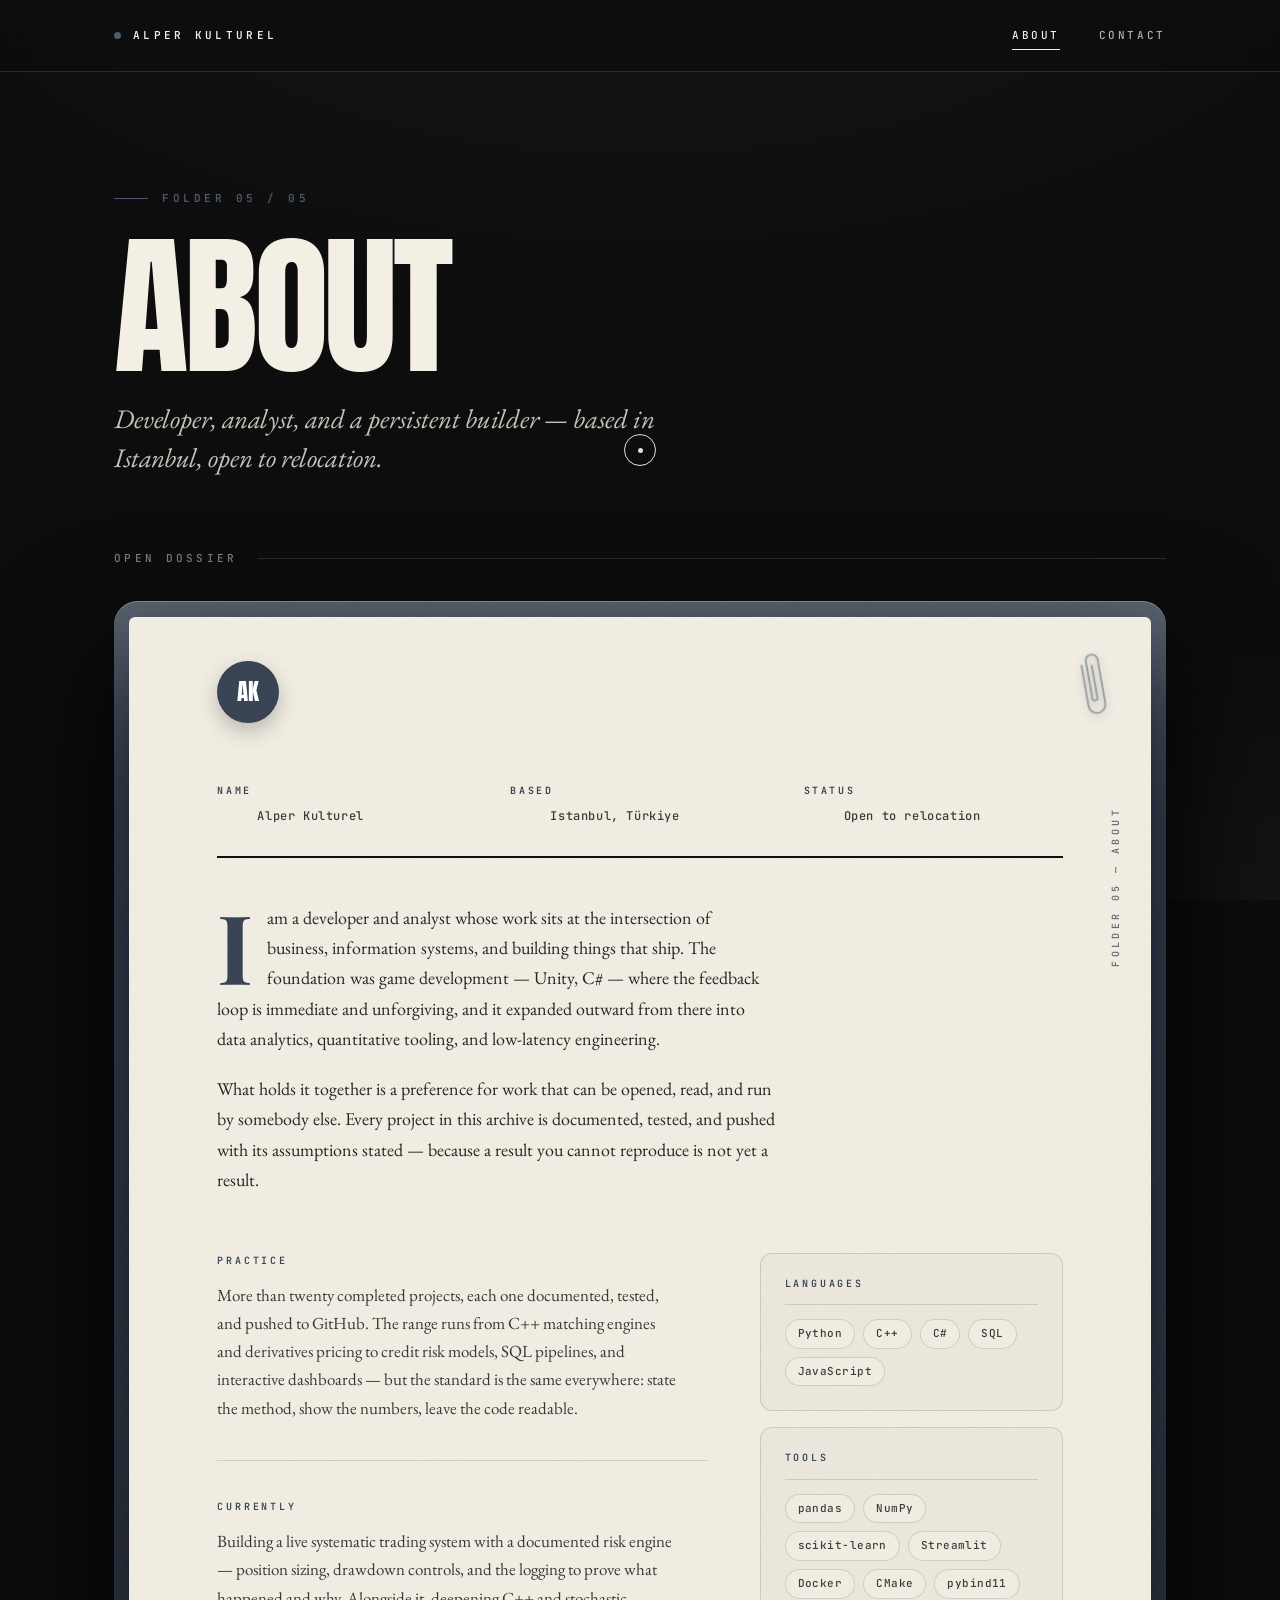
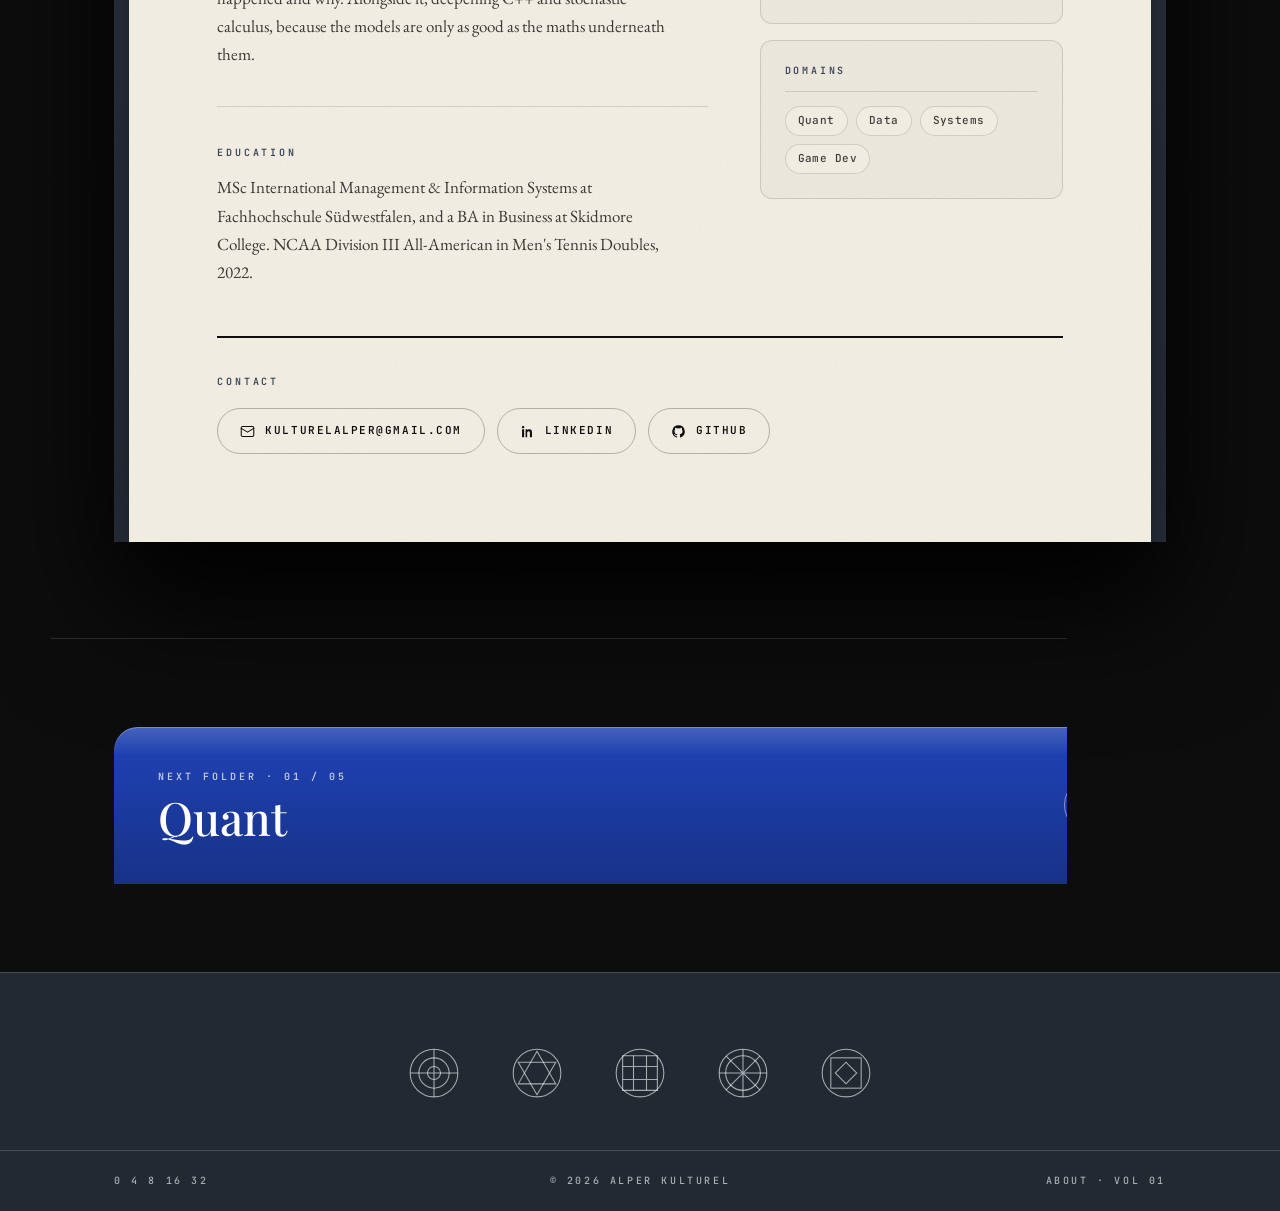
==== commit bb8f92ac: "Rename site brand from "The Kulturel Files" to Alper Kulturel Applies the new name everywhere it app" ====
--- a/about.html
+++ b/about.html
@@ -3,23 +3,23 @@
 <head>
 <meta charset="utf-8">
 <meta name="viewport" content="width=device-width, initial-scale=1">
-<title>About — The Kulturel Files | Alper Kulturel</title>
+<title>About — Alper Kulturel</title>
 <meta name="description" content="Alper Kulturel is a developer and analyst based in Istanbul, open to relocation. MSc International Management &amp; Information Systems, BA Business, and 20+ shipped projects across quant, data and systems.">
 <meta name="author" content="Alper Kulturel">
 <meta name="theme-color" content="#0D0D0D">
 <link rel="canonical" href="https://alper-kulturel.github.io/about.html">
 
 <meta property="og:type" content="profile">
-<meta property="og:site_name" content="The Kulturel Files">
-<meta property="og:title" content="About — The Kulturel Files">
+<meta property="og:site_name" content="Alper Kulturel">
+<meta property="og:title" content="About — Alper Kulturel">
 <meta property="og:description" content="A developer and analyst whose work sits at the intersection of business, information systems, and building things that ship.">
 <meta property="og:url" content="https://alper-kulturel.github.io/about.html">
 <meta property="og:image" content="https://alper-kulturel.github.io/assets/og.png">
 <meta property="og:image:width" content="1200">
 <meta property="og:image:height" content="630">
-<meta property="og:image:alt" content="The Kulturel Files — the portfolio archive of Alper Kulturel.">
+<meta property="og:image:alt" content="Alper Kulturel — the portfolio archive.">
 <meta name="twitter:card" content="summary_large_image">
-<meta name="twitter:title" content="About — The Kulturel Files">
+<meta name="twitter:title" content="About — Alper Kulturel">
 <meta name="twitter:description" content="A developer and analyst whose work sits at the intersection of business, information systems, and building things that ship.">
 <meta name="twitter:image" content="https://alper-kulturel.github.io/assets/og.png">
 
--- a/css/style.css
+++ b/css/style.css
@@ -1,5 +1,5 @@
 /* ==========================================================================
-   THE KULTUREL FILES — Alper Kulturel
+   ALPER KULTUREL — portfolio
    Static portfolio. No frameworks, no build step.
    --------------------------------------------------------------------------
    00 tokens
